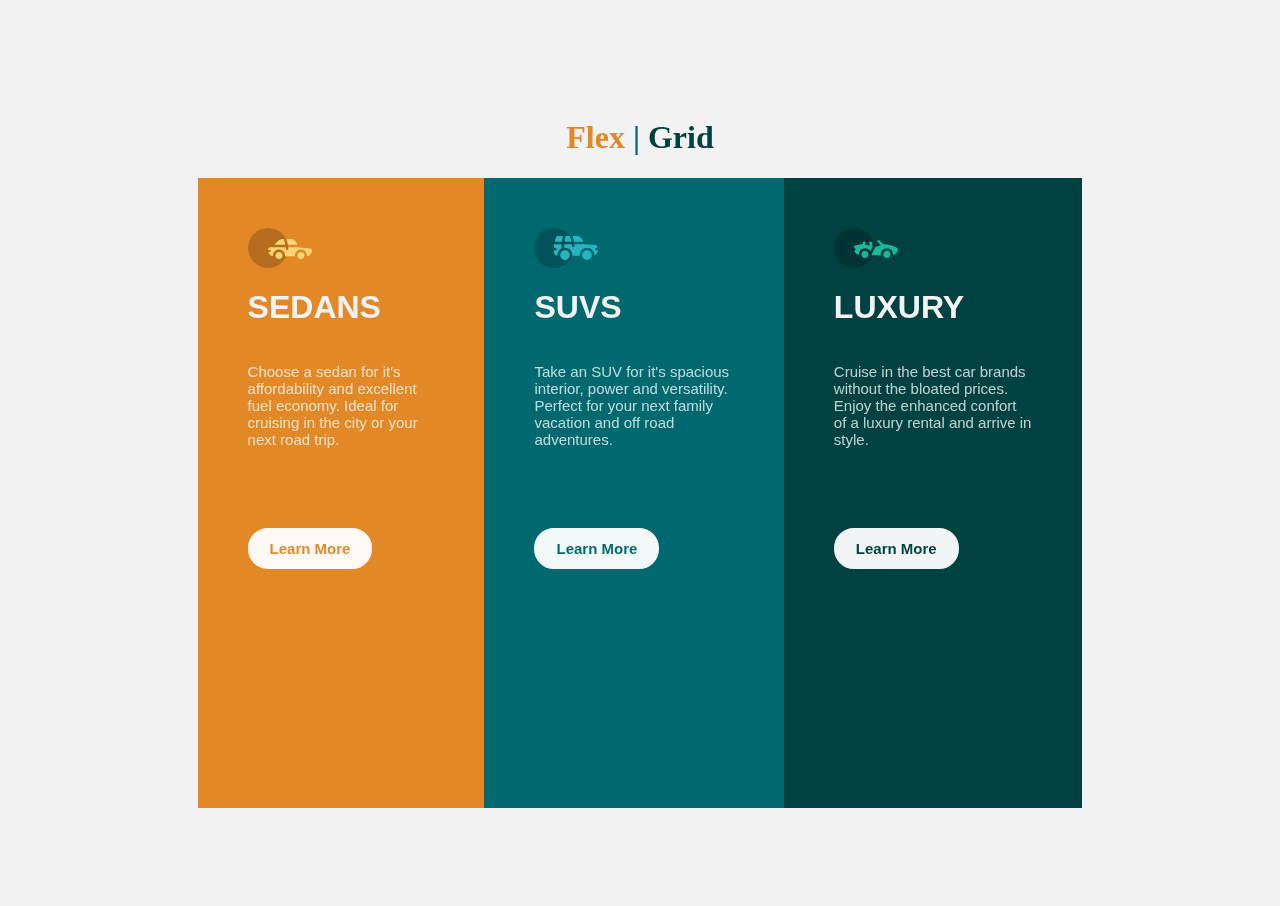
==== index.html @ 66d1c3c7 "commit on 'main'" ====
<!DOCTYPE html>
<html lang="en">
<head>
    <link rel="stylesheet" href="./css/style.css">
    <link rel="stylesheet" href="https://fonts.google.com/specimen/Lexend+Deca">
    <link rel="stylesheet" href="https://fonts.google.com/specimen/Big+Shoulders+Display">
    <meta charset="UTF-8">
    <meta http-equiv="X-UA-Compatible" content="IE=edge">
    <meta name="viewport" content="width=device-width, initial-scale=1.0">
    <title>Layout Task | Home page</title>
</head>
<body>
    <nav>
        <center>
            <h1><a href="./index.html">Flex</a> | <a href="./grid.html">Grid</a></h1>
        </center>
    </nav>
    <div id="container">
        <div class="info" id="sedans-info">
            <img src="../resources/images/icon-sedans.svg">
            <h1>SEDANS</h1>
            <p>Choose a sedan for it's affordability and excellent fuel economy. Ideal for cruising in the city or your next road trip.</p>
            <button>Learn More</button>
        </div>
        <div class="info" id="suvs-info">
            <img src="../resources/images/icon-suvs.svg">
            <h1>SUVS</h1>
            <p>Take an SUV for it's spacious interior, power and versatility. Perfect for your next family vacation and off road adventures.</p>
            <button>Learn More</button>
        </div>
        <div class="info" id="luxury-info">
            <img src="../resources/images/icon-luxury.svg">
            <h1>LUXURY</h1>
            <p>Cruise in the best car brands without the bloated prices. Enjoy the enhanced confort of a luxury rental and arrive in style.</p>
            <button>Learn More</button>
        </div>
    </div>
</body>
</html>
---- css/style.css ----
body {
    background-color: hsl(0, 0%, 95%);
    padding: 10vh 0%;
}

center > h1 {
    color: hsl(184, 100%, 22%);
}

center a {
    text-decoration: none;
    transition: all 0.4s ease;
}

center a:active {
    color: hsl(184, 100%, 22%);
}

center a:first-child {
    color: hsl(31, 77%, 52%);
}

center a:first-child:hover {
    color: hsl(179, 100%, 13%);
}

center a:last-child {
    color: hsl(179, 100%, 13%);
}

center a:last-child:hover {
    color: hsl(31, 77%, 52%);
}

#container {
    display: flex;
    flex-direction: row;

    margin: auto;
    width: 70%;

    height: 70vh;
} 

#sedans-info {
    background-color: hsl(31, 77%, 52%);
}

#suvs-info {
    background-color: hsl(184, 100%, 22%);
}

#luxury-info {
    background-color: hsl(179, 100%, 13%);
}

.info {
    display: flex;
    flex-direction: column;
    padding: 50px;
}

.info>* {
    width: fit-content;
}

.info > h1 {
    color: hsl(0, 0%, 95%);

    font-family: 'Big Shoulders Display', sans-serif;
    font-weight: 700;
}

.info > p {
    color: hsla(0, 0%, 100%, 0.75);

    font-size: 15px;
    font-family: 'Lexand Deca', sans-serif;
    font-weight: 400;

    margin-bottom: 40px;
}

.info > button  {
    background-color: hsl(0, 0%, 95%);
    mix-blend-mode: screen;

    font-size: 15px;
    font-family: 'Big Shoulders Display', sans-serif;
    font-weight: 700;

    margin-top: 40px;
    border: solid 2px hsl(0, 0%, 95%);
    border-radius: 20px;
    padding: 10px 20px;

    transition: all 0.4s ease;
}

.info > button:hover {
    background-color: transparent;
    color: hsl(0, 0%, 95%);
    mix-blend-mode: none;

    cursor: pointer;
}

#grid-container {
    display: grid;
    gap: 10px;
    grid-template-columns: auto auto auto;
    grid-template-rows: auto auto auto auto;

    margin: auto;
    width: 70%;
    height: 70vh;
}

.grid-items {
    text-align: center;
    font-size: 30px;
    font-weight: bold;
}

.grid-items:first-child {
    background-color: rgb(235, 80, 32);

    grid-column-start: 1;
    grid-column-end: 3;
    grid-row-start: 1;
    grid-row-end: 3;
}

.grid-items:nth-child(2) {
    background-color: rgb(255, 164, 1);

    grid-column-start: 3;
    grid-column-end: 4;
    grid-row-start: 1;
    grid-row-end: 3;
}

.grid-items:nth-child(3) {
    background-color: rgb(5, 170, 66);

    grid-column-start: 1;
    grid-column-end: 2;
    grid-row-start: 3;
    grid-row-end: 5;
}

.grid-items:nth-child(4) {
    background-color: rgb(1, 174, 253);

    grid-column-start: 2;
    grid-column-end: 4;
    grid-row-start: 3;
    grid-row-end: 4;
}

.grid-items:nth-child(5) {
    background-color: rgb(1, 174, 253);

    grid-column-start: 2;
    grid-column-end: 4;
    grid-row-start: 4;
    grid-row-end: 5;
}
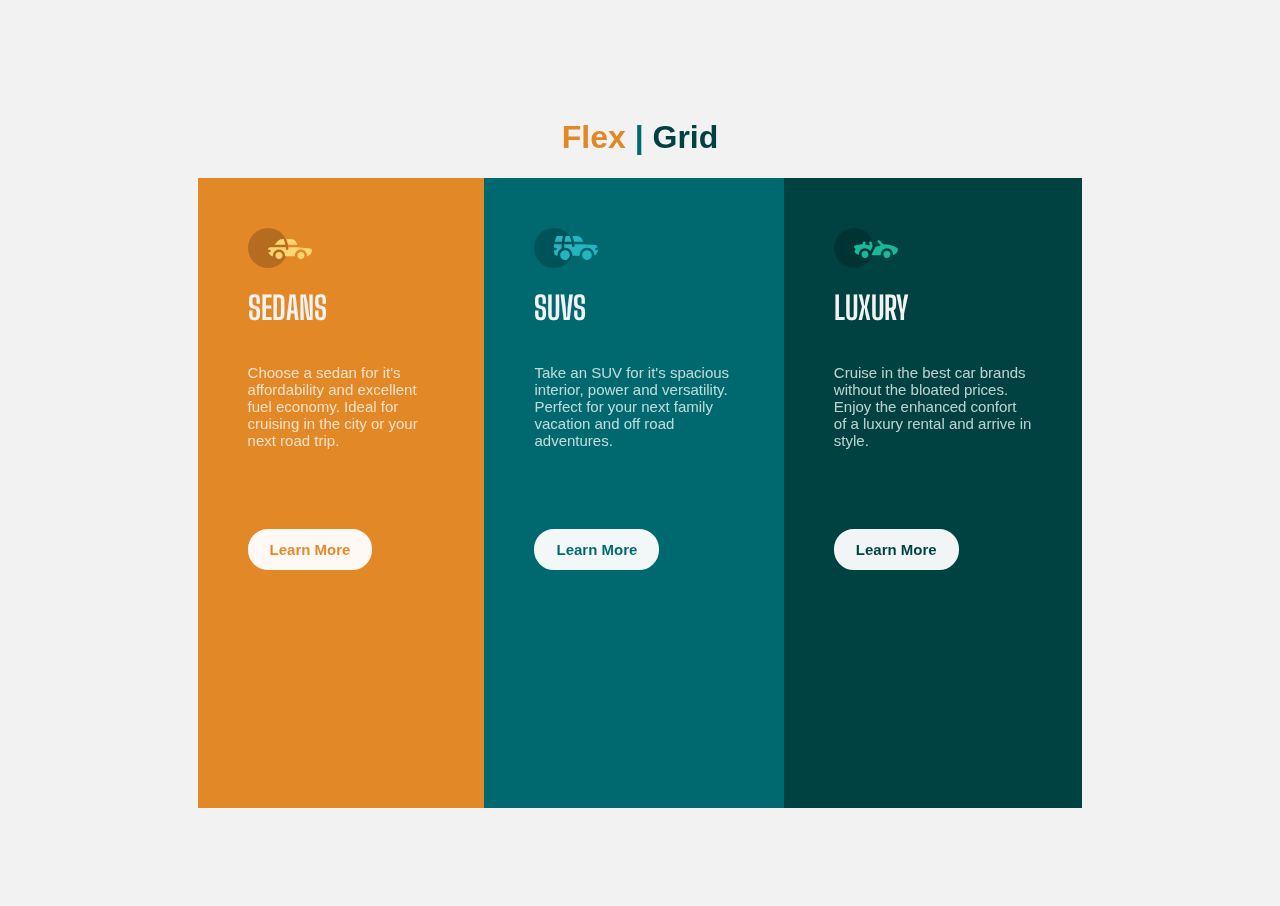
==== commit b39ccca9: "commit on 'main'" ====
--- a/index.html
+++ b/index.html
@@ -2,8 +2,11 @@
 <html lang="en">
 <head>
     <link rel="stylesheet" href="./css/style.css">
-    <link rel="stylesheet" href="https://fonts.google.com/specimen/Lexend+Deca">
-    <link rel="stylesheet" href="https://fonts.google.com/specimen/Big+Shoulders+Display">
+
+    <link rel="preconnect" href="https://fonts.googleapis.com">
+    <link rel="preconnect" href="https://fonts.gstatic.com" crossorigin>
+    <link href="https://fonts.googleapis.com/css2?family=Big+Shoulders+Display:wght@700&family=Lexend+Deca&display=swap" rel="stylesheet">
+    
     <meta charset="UTF-8">
     <meta http-equiv="X-UA-Compatible" content="IE=edge">
     <meta name="viewport" content="width=device-width, initial-scale=1.0">
@@ -17,19 +20,19 @@
     </nav>
     <div id="container">
         <div class="info" id="sedans-info">
-            <img src="../resources/images/icon-sedans.svg">
+            <img src="./resources/images/icon-sedans.svg">
             <h1>SEDANS</h1>
             <p>Choose a sedan for it's affordability and excellent fuel economy. Ideal for cruising in the city or your next road trip.</p>
             <button>Learn More</button>
         </div>
         <div class="info" id="suvs-info">
-            <img src="../resources/images/icon-suvs.svg">
+            <img src="./resources/images/icon-suvs.svg">
             <h1>SUVS</h1>
             <p>Take an SUV for it's spacious interior, power and versatility. Perfect for your next family vacation and off road adventures.</p>
             <button>Learn More</button>
         </div>
         <div class="info" id="luxury-info">
-            <img src="../resources/images/icon-luxury.svg">
+            <img src="./resources/images/icon-luxury.svg">
             <h1>LUXURY</h1>
             <p>Cruise in the best car brands without the bloated prices. Enjoy the enhanced confort of a luxury rental and arrive in style.</p>
             <button>Learn More</button>
--- a/css/style.css
+++ b/css/style.css
@@ -5,6 +5,7 @@
 
 center > h1 {
     color: hsl(184, 100%, 22%);
+    font-family: 'Lexand Deca', sans-serif;
 }
 
 center a {
@@ -86,7 +87,7 @@
     mix-blend-mode: screen;
 
     font-size: 15px;
-    font-family: 'Big Shoulders Display', sans-serif;
+    font-family: 'Lexand Deca', sans-serif;
     font-weight: 700;
 
     margin-top: 40px;
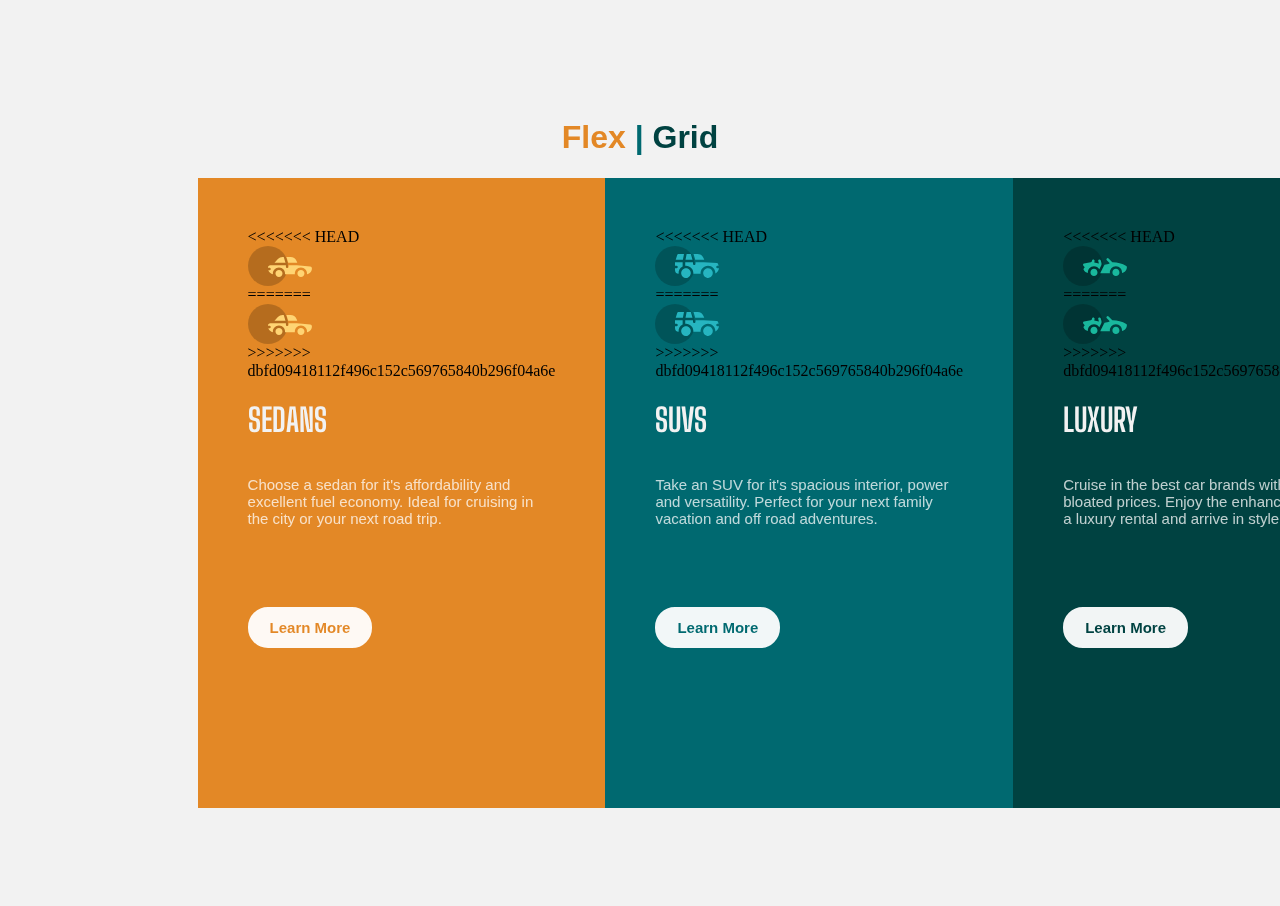
==== commit bc849851: "Merge branch 'main' of https://github.com/codayomide/grid-flex-layout-task" ====
--- a/index.html
+++ b/index.html
@@ -20,23 +20,35 @@
     </nav>
     <div id="container">
         <div class="info" id="sedans-info">
+<<<<<<< HEAD
             <img src="./resources/images/icon-sedans.svg">
+=======
+            <img src="resources/images/icon-sedans.svg">
+>>>>>>> dbfd09418112f496c152c569765840b296f04a6e
             <h1>SEDANS</h1>
             <p>Choose a sedan for it's affordability and excellent fuel economy. Ideal for cruising in the city or your next road trip.</p>
             <button>Learn More</button>
         </div>
         <div class="info" id="suvs-info">
+<<<<<<< HEAD
             <img src="./resources/images/icon-suvs.svg">
+=======
+            <img src="resources/images/icon-suvs.svg">
+>>>>>>> dbfd09418112f496c152c569765840b296f04a6e
             <h1>SUVS</h1>
             <p>Take an SUV for it's spacious interior, power and versatility. Perfect for your next family vacation and off road adventures.</p>
             <button>Learn More</button>
         </div>
         <div class="info" id="luxury-info">
+<<<<<<< HEAD
             <img src="./resources/images/icon-luxury.svg">
+=======
+            <img src="resources/images/icon-luxury.svg">
+>>>>>>> dbfd09418112f496c152c569765840b296f04a6e
             <h1>LUXURY</h1>
             <p>Cruise in the best car brands without the bloated prices. Enjoy the enhanced confort of a luxury rental and arrive in style.</p>
             <button>Learn More</button>
         </div>
     </div>
 </body>
-</html>+</html>
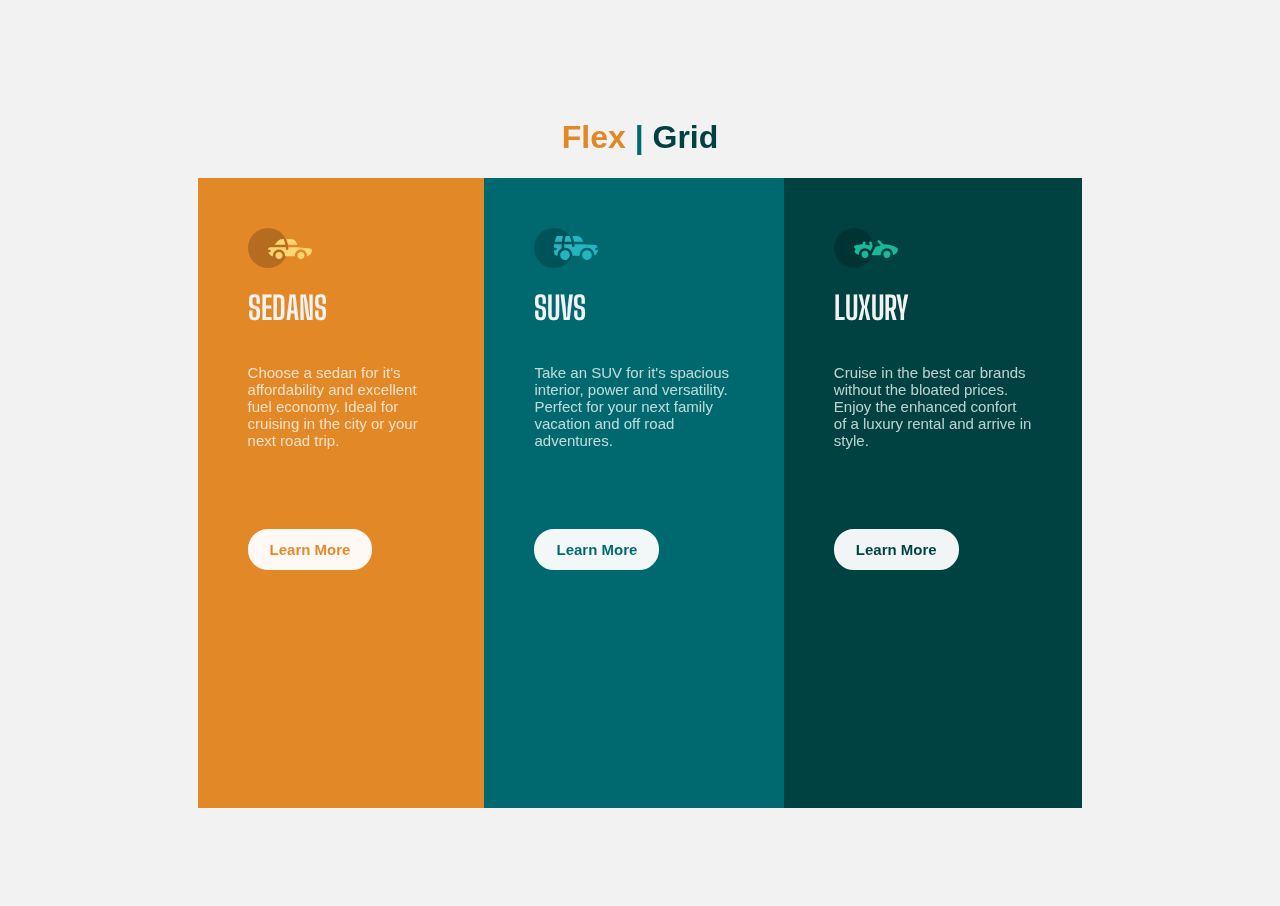
==== commit e4508787: "Update index.html" ====
--- a/index.html
+++ b/index.html
@@ -20,31 +20,19 @@
     </nav>
     <div id="container">
         <div class="info" id="sedans-info">
-<<<<<<< HEAD
-            <img src="./resources/images/icon-sedans.svg">
-=======
             <img src="resources/images/icon-sedans.svg">
->>>>>>> dbfd09418112f496c152c569765840b296f04a6e
             <h1>SEDANS</h1>
             <p>Choose a sedan for it's affordability and excellent fuel economy. Ideal for cruising in the city or your next road trip.</p>
             <button>Learn More</button>
         </div>
         <div class="info" id="suvs-info">
-<<<<<<< HEAD
-            <img src="./resources/images/icon-suvs.svg">
-=======
             <img src="resources/images/icon-suvs.svg">
->>>>>>> dbfd09418112f496c152c569765840b296f04a6e
             <h1>SUVS</h1>
             <p>Take an SUV for it's spacious interior, power and versatility. Perfect for your next family vacation and off road adventures.</p>
             <button>Learn More</button>
         </div>
         <div class="info" id="luxury-info">
-<<<<<<< HEAD
-            <img src="./resources/images/icon-luxury.svg">
-=======
             <img src="resources/images/icon-luxury.svg">
->>>>>>> dbfd09418112f496c152c569765840b296f04a6e
             <h1>LUXURY</h1>
             <p>Cruise in the best car brands without the bloated prices. Enjoy the enhanced confort of a luxury rental and arrive in style.</p>
             <button>Learn More</button>
